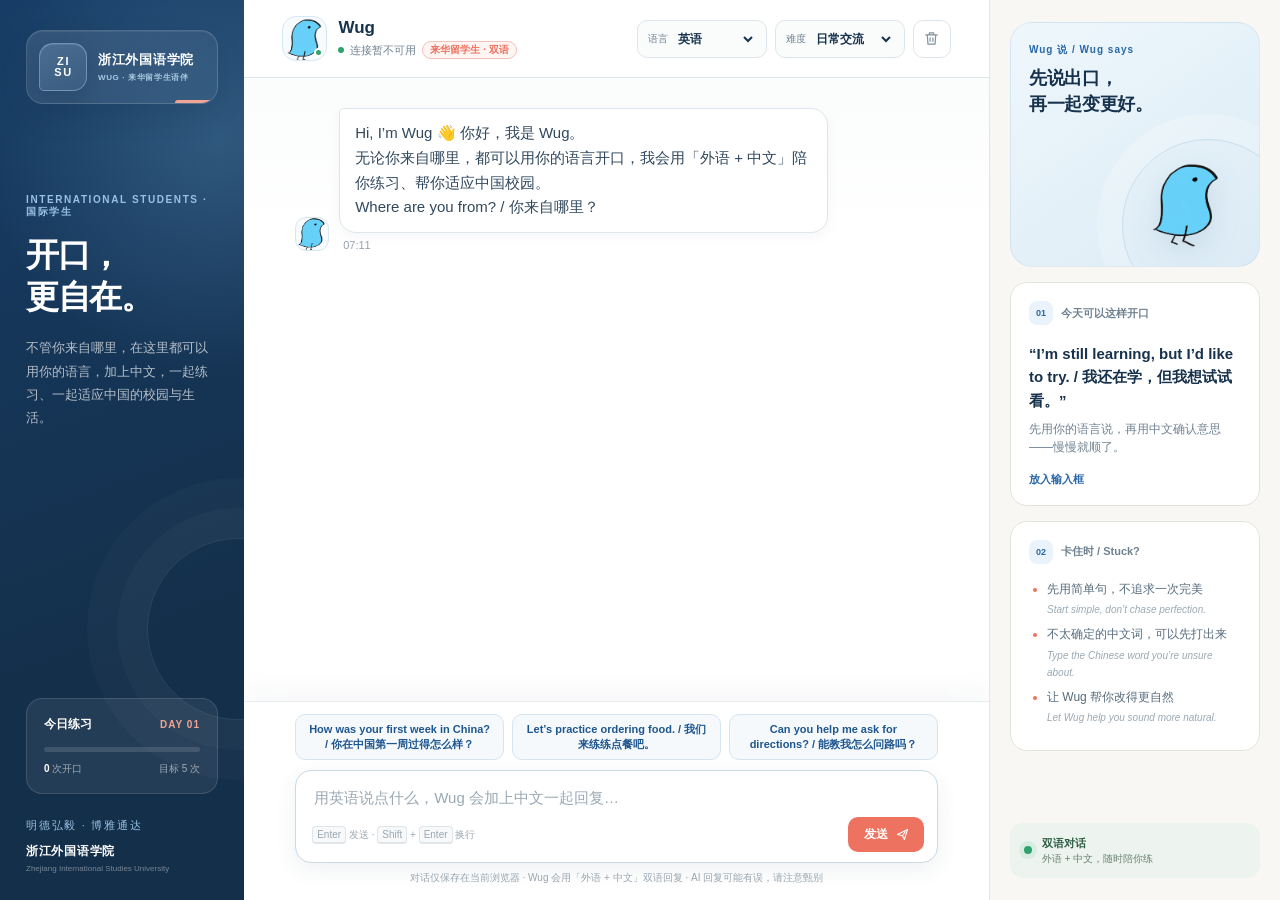
==== public/index.html @ 608fe173 "feat: 浙外智能语伴 Wug —— 面向来华留学生的双语（外语+中文）口语练习原型 - 支持英/日/韩/德/意/西/法七种输入语言，输出兼顾外语与中文 - 预设问答 + 统一默认回复（未接大模型时" ====
<!doctype html>
<html lang="zh-CN">
  <head>
    <meta charset="UTF-8" />
    <meta name="viewport" content="width=device-width, initial-scale=1.0" />
    <meta name="description" content="面向来华留学生的双语智能语伴 Wug——用你的语言加上中文，一起练习、一起适应中国校园与生活。" />
    <title>Wug · 来华留学生双语语伴</title>
    <link rel="stylesheet" href="./styles.css?v=13" />
  </head>
  <body>
    <div class="app-shell">
      <aside class="campus-rail" aria-label="项目信息">
        <div class="rail-brand" aria-label="浙江外国语学院 Wug 国际学生语伴">
          <span class="brand-seal" aria-hidden="true">
            <span class="seal-row">ZI</span>
            <span class="seal-row">SU</span>
          </span>
          <div class="rail-brand-copy">
            <strong>浙江外国语学院</strong>
            <span>WUG · 来华留学生语伴</span>
          </div>
        </div>

        <div class="rail-intro">
          <p class="rail-kicker">INTERNATIONAL STUDENTS · 国际学生</p>
          <h1>开口，<br />更自在。</h1>
          <p>不管你来自哪里，在这里都可以用你的语言，加上中文，一起练习、一起适应中国的校园与生活。</p>
        </div>

        <div class="language-track" aria-label="今日学习计划">
          <div class="track-heading">
            <span>今日练习</span>
            <strong>DAY 01</strong>
          </div>
          <div class="track-progress"><span id="trackProgress"></span></div>
          <div class="track-meta">
            <span><b id="messageCount">0</b> 次开口</span>
            <span>目标 5 次</span>
          </div>
        </div>

        <div class="school-signature">
          <p>明德弘毅 · 博雅通达</p>
          <strong>浙江外国语学院</strong>
          <span>Zhejiang International Studies University</span>
        </div>
      </aside>

      <main class="conversation" aria-labelledby="chatTitle">
        <header class="conversation-header">
          <div class="partner-identity">
            <div class="partner-avatar">
              <img src="./assets/wug-logo.png" alt="" />
              <i></i>
            </div>
            <div>
              <h2 id="chatTitle">Wug</h2>
              <p>
                <span class="online-dot"></span>
                <span id="connectionLabel">智能语伴在线</span>
                <span class="audience-tag">来华留学生 · 双语</span>
                <span class="mobile-school-label">浙江外国语学院</span>
              </p>
            </div>
          </div>

          <div class="practice-settings" aria-label="练习设置">
            <label>
              <span>语言</span>
              <select id="languageSelect" aria-label="练习语言">
                <option>英语</option>
                <option>日语</option>
                <option>韩语</option>
                <option>德语</option>
                <option>意大利语</option>
                <option>西班牙语</option>
                <option>法语</option>
              </select>
            </label>
            <label>
              <span>难度</span>
              <select id="levelSelect" aria-label="对话难度">
                <option>日常交流</option>
                <option>入门热身</option>
                <option>进阶表达</option>
                <option>面试练习</option>
              </select>
            </label>
            <button class="icon-button" id="clearChat" type="button" aria-label="清空聊天记录" title="清空聊天记录">
              <svg viewBox="0 0 24 24" aria-hidden="true"><path d="M4 7h16M9 7V4h6v3m3 0-1 13H7L6 7m4 4v5m4-5v5" /></svg>
            </button>
          </div>
        </header>

        <section class="messages" id="messages" aria-live="polite" aria-label="聊天记录"></section>

        <div class="conversation-footer">
          <div class="quick-prompts" id="quickPrompts" aria-label="快捷话题"></div>
          <form class="composer" id="chatForm">
            <label class="sr-only" for="messageInput">输入聊天内容</label>
            <textarea id="messageInput" rows="1" maxlength="1000" placeholder="用你的语言说点什么，Wug 会用外语 + 中文回复你…" required></textarea>
            <div class="composer-bottom">
              <span class="input-hint"><kbd>Enter</kbd> 发送 · <kbd>Shift</kbd> + <kbd>Enter</kbd> 换行</span>
              <button class="send-button" type="submit" aria-label="发送消息">
                <span>发送</span>
                <svg viewBox="0 0 24 24" aria-hidden="true"><path d="m4 12 16-8-5 16-3-6-8-2Zm8 2 4-6" /></svg>
              </button>
            </div>
          </form>
          <p class="privacy-note">对话仅保存在当前浏览器 · Wug 会用「外语 + 中文」双语回复 · AI 回复可能有误，请注意甄别</p>
        </div>
      </main>

      <aside class="coach-panel" aria-label="语伴与练习提示">
        <div class="mascot-card">
          <div class="mascot-message">
            <span>Wug 说 / Wug says</span>
            <strong>先说出口，<br />再一起变更好。</strong>
          </div>
          <img src="./assets/wug-logo.png" alt="蓝色手绘 Wug 语伴形象" />
        </div>

        <section class="tip-card">
          <div class="section-label"><span>01</span> 今天可以这样开口</div>
          <blockquote id="dailyPhrase">“I’m still learning, but I’d like to try. / 我还在学，但我想试试看。”</blockquote>
          <p>先用你的语言说，再用中文确认意思——慢慢就顺了。</p>
          <button id="usePhrase" type="button">放入输入框</button>
        </section>

        <section class="tip-card compact">
          <div class="section-label"><span>02</span> 卡住时 / Stuck?</div>
          <ul>
            <li>先用简单句，不追求一次完美<br /><span class="tip-sub">Start simple, don’t chase perfection.</span></li>
            <li>不太确定的中文词，可以先打出来<br /><span class="tip-sub">Type the Chinese word you’re unsure about.</span></li>
            <li>让 Wug 帮你改得更自然<br /><span class="tip-sub">Let Wug help you sound more natural.</span></li>
          </ul>
        </section>

        <div class="mode-note" id="modeNote">
          <span></span>
          <p><strong>双语对话</strong><br />外语 + 中文，随时陪你练</p>
        </div>
      </aside>
    </div>
    <script defer src="./app.js?v=13"></script>
  </body>
</html>
---- public/styles.css ----
:root {
  --navy: #17324d;
  --blue: #2867a8;
  --blue-strong: #1e568f;
  --blue-soft: #eaf3fb;
  --coral: #ed725f;
  --paper: #f7f8f6;
  --white: #ffffff;
  --muted: #6f8191;
  --line: #dfe6eb;
  --success: #2ea36c;
}

* { box-sizing: border-box; }
html, body { width: 100%; height: 100%; min-width: 320px; overflow: hidden; }

body {
  margin: 0;
  color: var(--navy);
  font-family: Inter, ui-sans-serif, -apple-system, BlinkMacSystemFont, "Segoe UI", "PingFang SC", "Microsoft YaHei", sans-serif;
  background: var(--paper);
}

button, select, textarea { color: inherit; font: inherit; }
button, select { cursor: pointer; }
button:focus-visible, select:focus-visible, textarea:focus-visible { outline: 3px solid rgba(40, 103, 168, .22); outline-offset: 2px; }

.app-shell {
  width: min(1600px, 100%);
  max-height: 100vh;
  height: 100dvh;
  min-height: 0;
  margin: 0 auto;
  display: grid;
  grid-template-columns: 244px minmax(500px, 1fr) 290px;
  overflow: hidden;
  background: var(--white);
}

.campus-rail {
  position: relative;
  z-index: 2;
  display: flex;
  min-width: 0;
  flex-direction: column;
  padding: 30px 26px 26px;
  overflow: hidden;
  color: white;
  background: radial-gradient(circle at 90% 15%, rgba(126, 183, 225, .25), transparent 30%), linear-gradient(160deg, #173d66 0%, #142f4a 72%);
}

.campus-rail::after {
  position: absolute;
  right: -85px;
  bottom: 20%;
  width: 180px;
  height: 180px;
  content: "";
  border: 1px solid rgba(255, 255, 255, .1);
  border-radius: 50%;
  box-shadow: 0 0 0 30px rgba(255, 255, 255, .025), 0 0 0 60px rgba(255, 255, 255, .02);
}

.rail-brand {
  position: relative;
  display: flex;
  align-items: center;
  gap: 11px;
  width: 100%;
  padding: 12px;
  overflow: hidden;
  border: 1px solid rgba(255,255,255,.14);
  border-radius: 17px;
  background: linear-gradient(135deg, rgba(255,255,255,.11), rgba(255,255,255,.045));
  box-shadow: inset 0 1px 0 rgba(255,255,255,.08), 0 12px 28px rgba(8,28,48,.12);
}
.rail-brand::after {
  position: absolute;
  right: 0;
  bottom: 0;
  width: 42px;
  height: 3px;
  content: "";
  border-radius: 3px 0 0;
  background: #f2a394;
}
.brand-seal {
  width: 48px;
  height: 48px;
  flex: 0 0 auto;
  display: flex;
  flex-direction: column;
  gap: 0;
  justify-content: center;
  align-items: center;
  color: white;
  border: 1px solid rgba(154,194,227,.5);
  border-radius: 14px 14px 14px 5px;
  background: linear-gradient(145deg, rgba(154,194,227,.24), rgba(154,194,227,.07));
  box-shadow: inset 0 1px 0 rgba(255,255,255,.1), 0 7px 18px rgba(8,28,48,.16);
}
.brand-seal .seal-row { display: block; margin-left: .12em; font-size: 11px; font-weight: 800; line-height: 1.02; letter-spacing: .16em; }
.rail-brand-copy { min-width: 0; }
.rail-brand-copy strong { display: block; font-size: 13px; font-weight: 700; line-height: 1.35; letter-spacing: .055em; white-space: nowrap; }
.rail-brand-copy > span { display: block; margin-top: 5px; color: #a9c9e2; font-size: 8px; font-weight: 650; line-height: 1.2; letter-spacing: .08em; white-space: nowrap; }

.rail-intro { margin-top: clamp(60px, 10vh, 100px); }
.rail-kicker { margin: 0 0 15px; color: #9ac2e3; font-size: 10px; font-weight: 700; letter-spacing: .16em; }
.rail-intro h1 { margin: 0; font-size: clamp(30px, 2.6vw, 40px); line-height: 1.25; letter-spacing: -.045em; }
.rail-intro > p:last-child { margin: 19px 0 0; color: rgba(255,255,255,.68); font-size: 13px; line-height: 1.8; }

.language-track { position: relative; z-index: 1; margin-top: auto; padding: 17px; border: 1px solid rgba(255,255,255,.12); border-radius: 16px; background: rgba(255,255,255,.07); }
.track-heading, .track-meta { display: flex; justify-content: space-between; align-items: center; }
.track-heading span { font-size: 12px; font-weight: 600; }
.track-heading strong { color: #f2a394; font-size: 10px; letter-spacing: .1em; }
.track-progress { height: 5px; margin: 14px 0 10px; overflow: hidden; border-radius: 99px; background: rgba(255,255,255,.12); }
.track-progress span { display: block; width: 0; height: 100%; border-radius: inherit; background: #f2a394; transition: width .35s ease; }
.track-meta { color: rgba(255,255,255,.56); font-size: 10px; }
.track-meta b { color: white; }

.school-signature { position: relative; z-index: 1; margin-top: 24px; }
.school-signature p { margin: 0 0 10px; color: #9ac2e3; font-size: 11px; letter-spacing: .16em; }
.school-signature strong, .school-signature span { display: block; }
.school-signature strong { font-size: 12px; letter-spacing: .06em; }
.school-signature span { margin-top: 3px; color: rgba(255,255,255,.42); font-size: 8px; line-height: 1.4; }

.conversation { height: 100%; min-width: 0; min-height: 0; display: flex; flex-direction: column; overflow: hidden; background: white; border-right: 1px solid var(--line); }
.conversation-header { height: 78px; display: flex; align-items: center; gap: 14px; flex: 0 0 auto; padding: 0 clamp(20px, 3vw, 42px); border-bottom: 1px solid var(--line); background: rgba(255,255,255,.96); }
.partner-identity { display: flex; align-items: center; gap: 11px; min-width: 150px; }
.partner-avatar { position: relative; width: 45px; height: 45px; flex: 0 0 auto; overflow: hidden; border: 1px solid #d8e8f3; border-radius: 14px; background: #f8fbfd; }
.partner-avatar img { width: 150%; height: 150%; max-width: none; object-fit: contain; transform: translate(-17%, -14%); }
.partner-avatar i { position: absolute; right: 3px; bottom: 3px; width: 9px; height: 9px; border: 2px solid white; border-radius: 50%; background: var(--success); }
.partner-identity h2 { margin: 0; font-size: 17px; }
.partner-identity p { display: flex; align-items: center; gap: 6px; margin: 3px 0 0; color: var(--muted); font-size: 11px; flex-wrap: wrap; }
.audience-tag { padding: 1px 7px; color: var(--coral); font-size: 10px; font-weight: 600; border: 1px solid #f2c3bb; border-radius: 99px; background: #fff5f3; }
.online-dot { width: 6px; height: 6px; border-radius: 50%; background: var(--success); }
.mobile-school-label { display: none; }

.practice-settings { margin-left: auto; display: flex; align-items: center; gap: 8px; }
.practice-settings label { display: flex; align-items: center; gap: 6px; min-height: 38px; padding: 0 10px; border: 1px solid var(--line); border-radius: 10px; background: #fafbfb; }
.practice-settings label > span { color: var(--muted); font-size: 10px; }
.practice-settings select { max-width: 90px; padding: 0 14px 0 0; font-size: 12px; font-weight: 600; border: 0; outline: 0; background: transparent; }
.icon-button { display: grid; place-items: center; width: 38px; height: 38px; color: #8292a0; border: 1px solid var(--line); border-radius: 10px; background: white; }
.icon-button:hover { color: var(--coral); border-color: #f2c3bb; }
.icon-button svg { width: 17px; height: 17px; fill: none; stroke: currentColor; stroke-width: 1.7; stroke-linecap: round; stroke-linejoin: round; }

.messages { flex: 1 1 0; min-height: 0; padding: 30px clamp(20px, 4vw, 58px) 18px; overflow-x: hidden; overflow-y: auto; overscroll-behavior: contain; scroll-behavior: smooth; background: linear-gradient(180deg, #fbfcfc 0%, white 26%); }
.message-row { width: min(760px, 100%); display: flex; align-items: flex-end; gap: 10px; margin: 0 auto 22px; animation: message-in .25s ease both; }
.message-row.user { justify-content: flex-end; }
.message-avatar { width: 34px; height: 34px; flex: 0 0 auto; overflow: hidden; border: 1px solid #d8e8f3; border-radius: 11px; background: #f8fbfd; }
.message-avatar img { width: 160%; height: 160%; max-width: none; object-fit: contain; transform: translate(-19%, -17%); }
.message-content { max-width: min(76%, 560px); }
.message-bubble { padding: 12px 15px; color: #31485d; font-size: 15px; line-height: 1.65; white-space: pre-wrap; border: 1px solid var(--line); border-radius: 5px 17px 17px 17px; background: white; box-shadow: 0 4px 14px rgba(28, 57, 82, .045); }
.user .message-bubble { color: white; border-color: var(--blue); border-radius: 17px 5px 17px 17px; background: var(--blue); box-shadow: none; }
.message-meta { margin: 6px 4px 0; color: #95a2ad; font-size: 11px; }
.user .message-meta { text-align: right; }
.fallback-note { display: inline-flex; align-items: center; gap: 5px; margin-left: 8px; color: #a5722d; }
.fallback-note::before { width: 5px; height: 5px; content: ""; border-radius: 50%; background: #d49a42; }
.stream-wait { display: flex; gap: 5px; padding: 3px 2px; }
.stream-wait i { width: 6px; height: 6px; border-radius: 50%; background: #8fa2b1; animation: bounce 1s infinite; }
.stream-wait i:nth-child(2) { animation-delay: .15s; }
.stream-wait i:nth-child(3) { animation-delay: .3s; }
.streaming .message-bubble:not(:has(.stream-wait))::after { display: inline-block; width: 2px; height: 1em; margin-left: 3px; content: ""; vertical-align: -.12em; border-radius: 1px; background: var(--coral); animation: stream-caret .8s steps(1) infinite; }

.conversation-footer { position: relative; z-index: 3; flex: 0 0 auto; padding: 12px clamp(20px, 4vw, 58px) 15px; border-top: 1px solid rgba(223,230,235,.72); background: rgba(255,255,255,.98); box-shadow: 0 -12px 28px rgba(23,50,77,.035); }
.quick-prompts { width: min(760px, 100%); display: grid; grid-template-columns: repeat(3, minmax(0, 1fr)); gap: 8px; margin: 0 auto 10px; }
.quick-prompts button { min-width: 0; min-height: 38px; padding: 7px 10px; overflow: hidden; color: var(--blue-strong); font-size: 11px; font-weight: 650; line-height: 1.35; text-overflow: ellipsis; display: -webkit-box; -webkit-box-orient: vertical; -webkit-line-clamp: 2; white-space: normal; border: 1px solid #d6e4ef; border-radius: 10px; background: #f5f9fc; transition: background .15s ease, transform .15s ease, border-color .15s ease; }
.quick-prompts button:hover { background: var(--blue-soft); transform: translateY(-1px); }

.composer { width: min(760px, 100%); margin: 0 auto; padding: 12px 13px 10px 16px; border: 1.5px solid #cbd9e3; border-radius: 16px; background: white; box-shadow: 0 7px 22px rgba(27, 57, 83, .07); }
.composer:focus-within { border-color: var(--blue); box-shadow: 0 0 0 4px rgba(40,103,168,.08); }
.composer textarea { width: 100%; min-height: 32px; max-height: 110px; display: block; padding: 3px 2px 8px; color: var(--navy); font-size: 15px; line-height: 1.55; resize: none; border: 0; outline: 0; background: transparent; }
.composer textarea::placeholder { color: #9aa8b3; }
.composer-bottom { display: flex; align-items: center; justify-content: space-between; gap: 12px; }
.input-hint { color: #9aa7b1; font-size: 10px; }
kbd { padding: 2px 4px; font-family: inherit; border: 1px solid #dfe5e9; border-bottom-width: 2px; border-radius: 4px; background: #f8f9fa; }
.send-button { display: flex; align-items: center; gap: 7px; padding: 9px 14px 9px 16px; color: white; font-size: 12px; font-weight: 700; border: 0; border-radius: 10px; background: var(--coral); }
.send-button:hover { background: #dc624f; }
.send-button:disabled { cursor: wait; opacity: .55; }
.send-button svg { width: 15px; height: 15px; fill: none; stroke: currentColor; stroke-width: 1.8; stroke-linecap: round; stroke-linejoin: round; }
.privacy-note { margin: 8px 0 0; color: #99a5af; font-size: 10px; text-align: center; }

.coach-panel { height: 100%; min-width: 0; min-height: 0; display: flex; flex-direction: column; gap: 15px; padding: 22px 20px; overflow-y: auto; background: #f8f7f3; }
.mascot-card { position: relative; height: 245px; flex: 0 0 auto; overflow: hidden; border: 1px solid rgba(40,103,168,.08); border-radius: 22px; background: linear-gradient(145deg, #eef7fc 0%, #dcebf5 100%); }
.mascot-card::after { position: absolute; right: -35px; bottom: -45px; width: 170px; height: 170px; content: ""; border: 1px solid rgba(40,103,168,.13); border-radius: 50%; box-shadow: 0 0 0 25px rgba(255,255,255,.18); }
.mascot-card img { position: absolute; z-index: 2; right: 10px; bottom: -2px; width: 126px; filter: drop-shadow(0 10px 15px rgba(32, 87, 124, .12)); }
.mascot-message { position: relative; z-index: 3; width: 100%; padding: 20px 18px 0; }
.mascot-message span { display: block; margin-bottom: 8px; color: var(--blue); font-size: 10px; font-weight: 700; letter-spacing: .1em; }
.mascot-message strong { display: block; font-size: 18px; line-height: 1.45; letter-spacing: -.02em; }

.tip-card { padding: 18px; border: 1px solid #e4e2dc; border-radius: 17px; background: white; }
.section-label { display: flex; align-items: center; gap: 8px; color: var(--muted); font-size: 11px; font-weight: 600; }
.section-label span { display: grid; place-items: center; width: 24px; height: 24px; color: var(--blue); font-size: 9px; border-radius: 8px; background: var(--blue-soft); }
.tip-card blockquote { margin: 17px 0 8px; color: var(--navy); font-size: 15px; font-weight: 600; line-height: 1.55; }
.tip-card > p { margin: 0; color: var(--muted); font-size: 12px; line-height: 1.55; }
.tip-card > button { margin-top: 15px; padding: 0; color: var(--blue); font-size: 11px; font-weight: 600; border: 0; background: transparent; }
.tip-card ul { margin: 15px 0 0; padding-left: 18px; color: #566b7c; font-size: 12px; line-height: 1.7; }
.tip-card li { margin-bottom: 6px; }
.tip-card li::marker { color: var(--coral); }
.tip-sub { display: block; margin-top: 2px; color: #9aa8b3; font-size: 10px; font-style: italic; }
.mode-note { display: flex; align-items: center; gap: 10px; margin-top: auto; padding: 12px 14px; border-radius: 13px; background: #edf4ef; }
.mode-note > span { width: 8px; height: 8px; flex: 0 0 auto; border-radius: 50%; background: var(--success); box-shadow: 0 0 0 5px rgba(46,163,108,.1); }
.mode-note p { margin: 0; color: #688071; font-size: 10px; line-height: 1.5; }
.mode-note strong { color: #2c5d42; font-size: 11px; }
.mode-note.demo { background: #f4f0e7; }
.mode-note.demo > span { background: #d39a42; box-shadow: 0 0 0 5px rgba(211,154,66,.1); }
.mode-note.demo p { color: #8b7654; }
.mode-note.demo strong { color: #6c5635; }

.sr-only { position: absolute; width: 1px; height: 1px; padding: 0; margin: -1px; overflow: hidden; clip: rect(0,0,0,0); white-space: nowrap; border: 0; }
@keyframes message-in { from { opacity: 0; transform: translateY(7px); } }
@keyframes bounce { 0%, 60%, 100% { transform: translateY(0); } 30% { transform: translateY(-4px); } }
@keyframes stream-caret { 0%, 45% { opacity: 1; } 46%, 100% { opacity: 0; } }

@media (max-width: 1120px) {
  .app-shell { grid-template-columns: 210px minmax(480px, 1fr) 250px; }
  .campus-rail { padding-inline: 20px; }
  .rail-brand { gap: 9px; padding: 10px; }
  .brand-seal { width: 42px; height: 42px; }
  .rail-brand-copy strong { font-size: 11px; letter-spacing: .03em; }
  .rail-brand-copy > span { font-size: 7px; letter-spacing: .04em; }
  .coach-panel { padding-inline: 15px; }
  .practice-settings label > span { display: none; }
}

@media (max-width: 900px) {
  .app-shell { grid-template-columns: 190px minmax(0, 1fr); }
  .coach-panel { display: none; }
}

@media (max-width: 680px) {
  .app-shell { min-height: 0; grid-template-columns: 1fr; }
  .campus-rail { display: none; }
  .conversation { height: 100dvh; border-right: 0; }
  .conversation-header { height: 70px; gap: 8px; padding: 0 12px; background: linear-gradient(180deg, #fbfdff, #f7fafc); }
  .partner-avatar { width: 38px; height: 38px; display: block; border-radius: 12px; }
  .partner-identity { min-width: 126px; gap: 8px; }
  .partner-identity h2 { font-size: 15px; }
  .partner-identity p { gap: 0; font-size: 9px; }
  .partner-identity .online-dot, .partner-identity #connectionLabel { display: none; }
  .mobile-school-label { display: inline; color: #71889b; letter-spacing: .02em; white-space: nowrap; }
  .practice-settings { min-width: 0; gap: 5px; }
  .practice-settings label { min-width: 0; min-height: 34px; padding: 0 7px; }
  .practice-settings select { width: 64px; max-width: 64px; padding-right: 3px; overflow: hidden; font-size: 11px; text-overflow: ellipsis; }
  .icon-button { width: 34px; height: 34px; }
  .messages { padding: 22px 14px 18px; }
  .message-row { margin-bottom: 17px; }
  .message-avatar { width: 30px; height: 30px; }
  .message-content { max-width: 82%; }
  .message-bubble { padding: 11px 13px; font-size: 14px; }
  .conversation-footer { padding: 10px 12px 10px; }
  .quick-prompts { grid-template-columns: repeat(2, minmax(0, 1fr)); gap: 7px; margin-bottom: 9px; }
  .quick-prompts button { min-height: 38px; padding: 6px 9px; display: -webkit-box; overflow: hidden; font-size: 10.5px; line-height: 1.3; text-overflow: ellipsis; white-space: normal; -webkit-box-orient: vertical; -webkit-line-clamp: 2; }
  .quick-prompts button:last-child { grid-column: 1 / -1; }
  .composer { padding: 10px 10px 8px 13px; border-radius: 14px; }
  .composer textarea { font-size: 16px; }
  .input-hint { display: none; }
  .composer-bottom { justify-content: flex-end; }
  .privacy-note { margin-top: 6px; font-size: 9px; }
}

@media (max-width: 420px) {
  .partner-avatar { width: 34px; height: 34px; }
  .partner-identity { min-width: 108px; gap: 7px; }
  .partner-identity h2 { font-size: 14px; }
  .partner-identity p { font-size: 8px; }
  .practice-settings label { padding-inline: 5px; }
  .practice-settings select { width: 58px; max-width: 58px; }
  .icon-button { width: 32px; height: 32px; }
}

@media (prefers-reduced-motion: reduce) {
  *, *::before, *::after { scroll-behavior: auto !important; animation-duration: .01ms !important; }
}
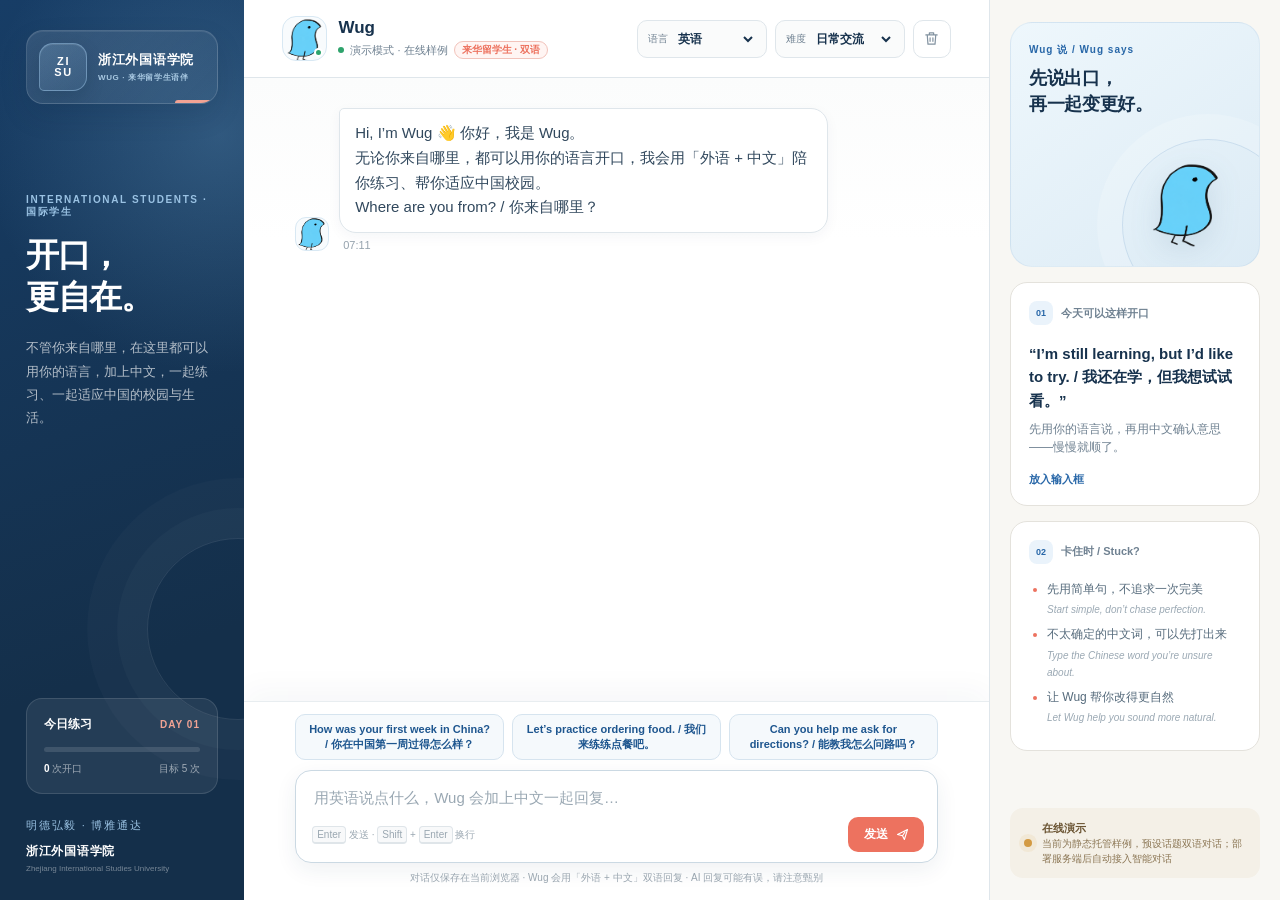
==== commit 5fc5c312: "feat: 支持 GitHub Pages 静态托管——无后端时自动降级为预设双语演示 - app.js 新增 staticHosting 状态：file:// 与静态托管（Pages）均走演示回复 " ====
--- a/public/index.html
+++ b/public/index.html
@@ -5,7 +5,7 @@
     <meta name="viewport" content="width=device-width, initial-scale=1.0" />
     <meta name="description" content="面向来华留学生的双语智能语伴 Wug——用你的语言加上中文，一起练习、一起适应中国校园与生活。" />
     <title>Wug · 来华留学生双语语伴</title>
-    <link rel="stylesheet" href="./styles.css?v=13" />
+    <link rel="stylesheet" href="./styles.css?v=14" />
   </head>
   <body>
     <div class="app-shell">
@@ -142,6 +142,6 @@
         </div>
       </aside>
     </div>
-    <script defer src="./app.js?v=13"></script>
+    <script defer src="./app.js?v=14"></script>
   </body>
 </html>
